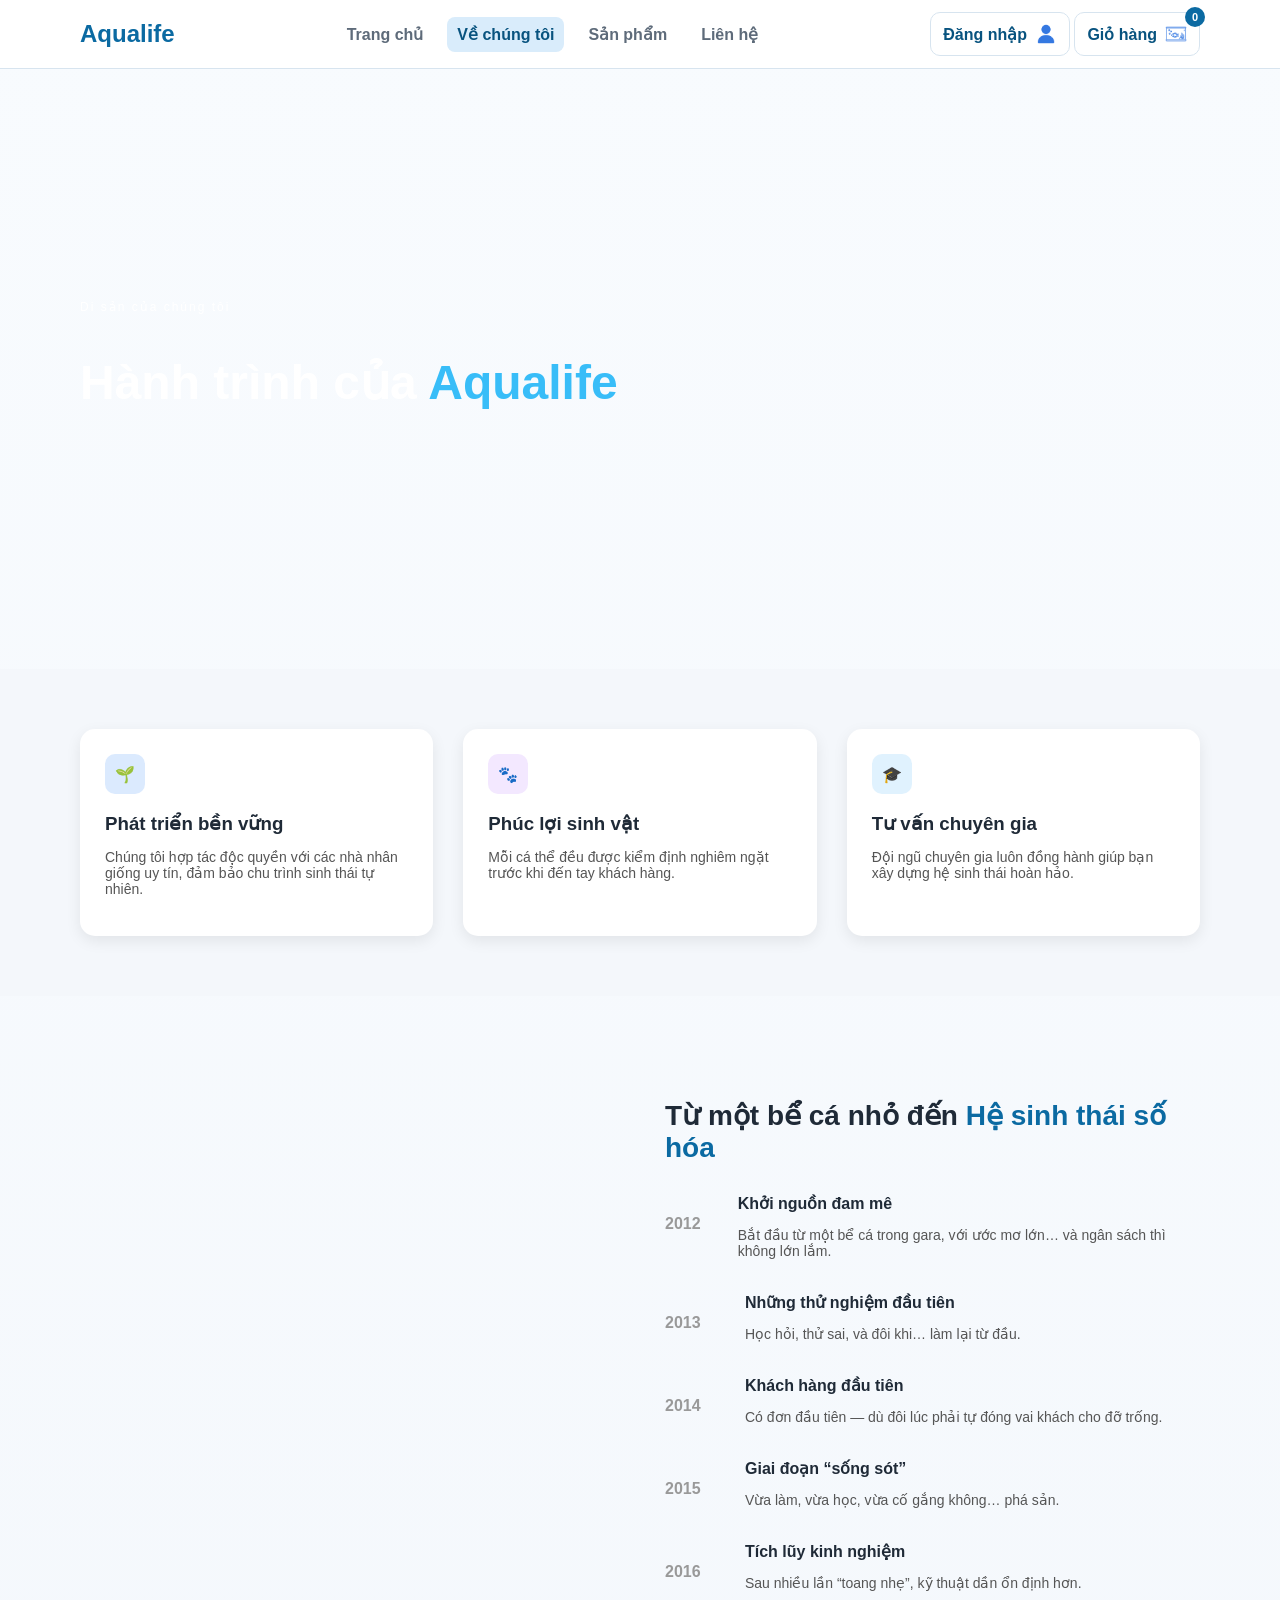
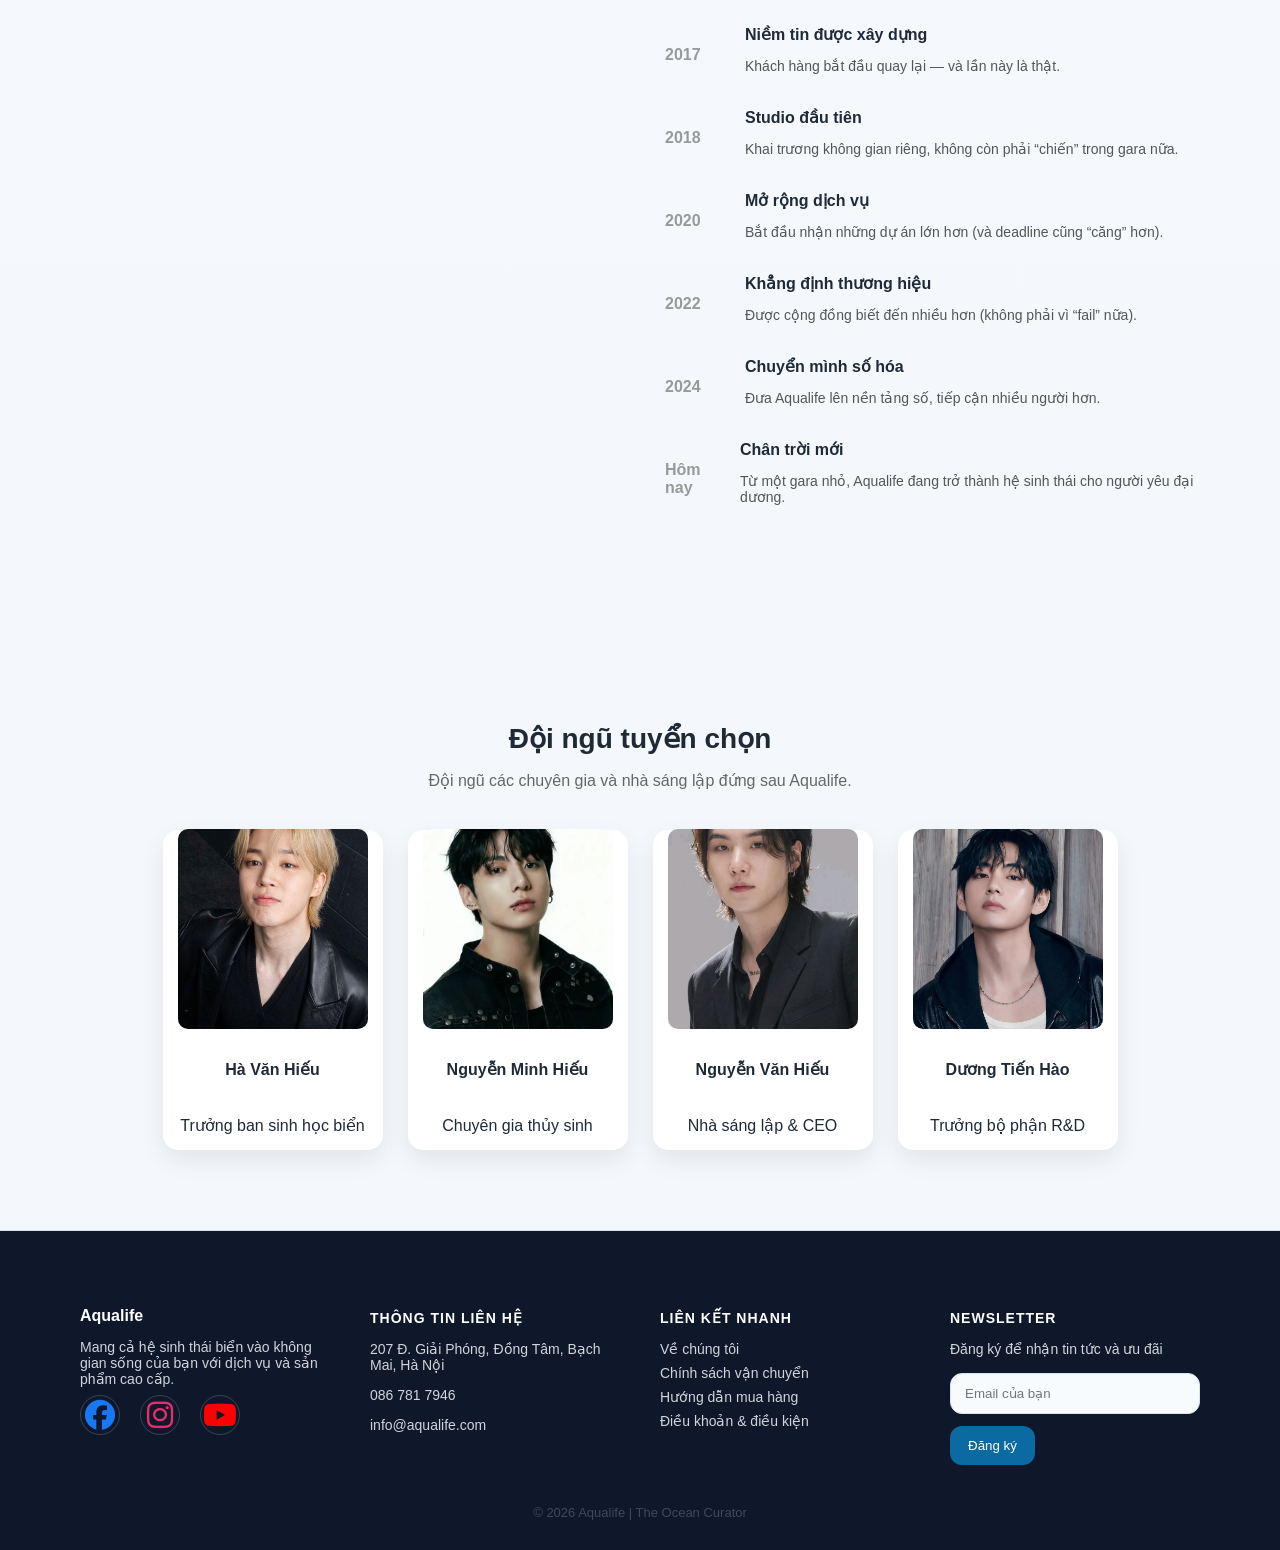
==== FRONTEND/html/about.html @ 9c8b528f "feat: create intial project files" ====
<!DOCTYPE html>
<html lang="vi">

<head>
  <meta charset="utf-8" />
  <meta name="viewport" content="width=device-width, initial-scale=1.0" />
  <link rel="icon" href="../image/icon.img/logo_web.png" type="image/png" />
  <title>Về chúng tôi - Aqualife</title>
  <link rel="stylesheet" href="../css/base.css" />
  <link rel="stylesheet" href="../css/about.css" />
  <link rel="stylesheet" href="https://cdnjs.cloudflare.com/ajax/libs/font-awesome/6.5.0/css/all.min.css">
  <script defer src="../js/common.js"></script>
  <script defer src="../js/about.js"></script>
</head>

<body>
  <header class="site-header">
    <div class="container header-row">
      <a class="brand" href="home.html">Aqualife</a>
      <nav class="main-nav">
        <a href="home.html">Trang chủ</a>
        <a class="active" href="about.html">Về chúng tôi</a>
        <a href="products.html">Sản phẩm</a>
        <a href="contact.html">Liên hệ</a>
      </nav>
      <nav>
        <a class="cart-link" href="auth.html">Đăng nhập <img src="../image/icon.img/auth.png" alt="Đăng nhập"
            class="nav-icon"></a>
        <a class="cart-link cart-link--cart" href="cart.html">Giỏ hàng <img src="../image/icon.img/cart.png"
            alt="Giỏ hàng" class="nav-icon"> <span class="badge" data-cart-count>0</span></a>
      </nav>
    </div>
  </header>

  <!-- HERO ABOUT -->
  <section class="about-hero">
    <video class="about-hero-video" autoplay muted loop playsinline>
      <source src="../video/video-about.mp4" type="video/mp4">
      Trình duyệt của bạn không hỗ trợ video.
    </video>
    <div class="overlay"></div>

    <div class="about-content">
      <p class="tag">Di sản của chúng tôi</p>
      <h1>Hành trình của <span>Aqualife</span></h1>
    </div>
  </section>

  <!-- 3 FEATURE CARDS -->
  <section class="about-features">
    <div class="feature-box">
      <div class="icon blue">🌱</div>
      <h3>Phát triển bền vững</h3>
      <p>
        Chúng tôi hợp tác độc quyền với các nhà nhân giống uy tín, đảm bảo chu trình sinh thái tự nhiên.
      </p>
    </div>

    <div class="feature-box">
      <div class="icon brown">🐾</div>
      <h3>Phúc lợi sinh vật</h3>
      <p>
        Mỗi cá thể đều được kiểm định nghiêm ngặt trước khi đến tay khách hàng.
      </p>
    </div>

    <div class="feature-box">
      <div class="icon light">🎓</div>
      <h3>Tư vấn chuyên gia</h3>
      <p>
        Đội ngũ chuyên gia luôn đồng hành giúp bạn xây dựng hệ sinh thái hoàn hảo.
      </p>
    </div>
  </section>


  <!-- TIMELINE -->
  <section class="timeline">
    <div class="timeline-container">

      <!-- IMAGE -->
      <div class="timeline-img">
        <video autoplay muted loop class="timeline-video">
          <source src="../video/video1.mp4" type="video/mp4">
          Your browser does not support the video tag.
        </video>
      </div>

      <!-- TEXT -->
      <div class="timeline-content">
        <h2>Từ một bể cá nhỏ đến <span>Hệ sinh thái số hóa</span></h2>

        <div class="timeline-item">
          <h4>2012</h4>
          <div>
            <strong>Khởi nguồn đam mê</strong>
            <p>Bắt đầu từ một bể cá trong gara, với ước mơ lớn… và ngân sách thì không lớn lắm.</p>
          </div>
        </div>

        <div class="timeline-item">
          <h4>2013</h4>
          <div>
            <strong>Những thử nghiệm đầu tiên</strong>
            <p>Học hỏi, thử sai, và đôi khi… làm lại từ đầu.</p>
          </div>
        </div>

        <div class="timeline-item">
          <h4>2014</h4>
          <div>
            <strong>Khách hàng đầu tiên</strong>
            <p>Có đơn đầu tiên — dù đôi lúc phải tự đóng vai khách cho đỡ trống.</p>
          </div>
        </div>

        <div class="timeline-item">
          <h4>2015</h4>
          <div>
            <strong>Giai đoạn “sống sót”</strong>
            <p>Vừa làm, vừa học, vừa cố gắng không… phá sản.</p>
          </div>
        </div>

        <div class="timeline-item">
          <h4>2016</h4>
          <div>
            <strong>Tích lũy kinh nghiệm</strong>
            <p>Sau nhiều lần “toang nhẹ”, kỹ thuật dần ổn định hơn.</p>
          </div>
        </div>

        <div class="timeline-item">
          <h4>2017</h4>
          <div>
            <strong>Niềm tin được xây dựng</strong>
            <p>Khách hàng bắt đầu quay lại — và lần này là thật.</p>
          </div>
        </div>

        <div class="timeline-item">
          <h4>2018</h4>
          <div>
            <strong>Studio đầu tiên</strong>
            <p>Khai trương không gian riêng, không còn phải “chiến” trong gara nữa.</p>
          </div>
        </div>

        <div class="timeline-item">
          <h4>2020</h4>
          <div>
            <strong>Mở rộng dịch vụ</strong>
            <p>Bắt đầu nhận những dự án lớn hơn (và deadline cũng “căng” hơn).</p>
          </div>
        </div>

        <div class="timeline-item">
          <h4>2022</h4>
          <div>
            <strong>Khẳng định thương hiệu</strong>
            <p>Được cộng đồng biết đến nhiều hơn (không phải vì “fail” nữa).</p>
          </div>
        </div>

        <div class="timeline-item">
          <h4>2024</h4>
          <div>
            <strong>Chuyển mình số hóa</strong>
            <p>Đưa Aqualife lên nền tảng số, tiếp cận nhiều người hơn.</p>
          </div>
        </div>

        <div class="timeline-item">
          <h4>Hôm nay</h4>
          <div>
            <strong>Chân trời mới</strong>
            <p>Từ một gara nhỏ, Aqualife đang trở thành hệ sinh thái cho người yêu đại dương.</p>
          </div>
        </div>


      </div>

    </div>
  </section>

  <!-- TEAM -->
  <section class="team">
    <h2>Đội ngũ tuyển chọn</h2>
    <p class="sub">
      Đội ngũ các chuyên gia và nhà sáng lập đứng sau Aqualife.
    </p>

    <div class="team-container">

      <!-- MEMBER 1 -->
      <div class="member">
        <div class="card-inner">
          <div class="card-front">
            <img src="../image/icon.img/HVH.jpg" alt="Hà Văn Hiếu">
            <h4>Hà Văn Hiếu</h4>
            <p>Trưởng ban sinh học biển</p>
          </div>
          <div class="card-back">
            <h4>Hà Văn Hiếu</h4>
            <p>Chuyên gia sinh học biển với hơn 15 năm nghiên cứu hệ sinh thái đại dương.</p>
            <div class="social">
              <span>🔗</span>
              <span>📘</span>
              <span>📸</span>
            </div>
          </div>
        </div>
      </div>

      <!-- MEMBER 2 -->
      <div class="member">
        <div class="card-inner">
          <div class="card-front">
            <img src="../image/icon.img/NMH.jpg" alt="Nguyễn Minh Hiếu">
            <h4>Nguyễn Minh Hiếu</h4>
            <p>Chuyên gia thủy sinh</p>
          </div>
          <div class="card-back">
            <h4>Nguyễn Minh Hiếu</h4>
            <p>Chuyên thiết kế hệ sinh thái bể cá nghệ thuật cao cấp.</p>
            <div class="social">
              <span>🔗</span>
              <span>📘</span>
              <span>📸</span>
            </div>
          </div>
        </div>
      </div>

      <!-- MEMBER 3 (CEO) -->
      <div class="member">
        <div class="card-inner">
          <div class="card-front">
            <img src="../image/icon.img/NVH.jpg" alt="Nguyễn Văn Hiếu">
            <h4>Nguyễn Văn Hiếu</h4>
            <p>Nhà sáng lập & CEO</p>
          </div>
          <div class="card-back">
            <h4>Nguyễn Văn Hiếu</h4>
            <p>Người sáng lập Aqualife, tiên phong trong việc đưa đại dương vào không gian sống.</p>
            <div class="social">
              <span>🔗</span>
              <span>📘</span>
              <span>📸</span>
            </div>
          </div>
        </div>
      </div>

      <!-- MEMBER 4 -->
      <div class="member">
        <div class="card-inner">
          <div class="card-front">
            <img src="../image/icon.img/DTH.jpg" alt="Dương Tiến Hào">
            <h4>Dương Tiến Hào</h4>
            <p>Trưởng bộ phận R&D</p>
          </div>
          <div class="card-back">
            <h4>Dương Tiến Hào</h4>
            <p>Dẫn dắt nghiên cứu và phát triển các giải pháp thủy sinh hiện đại, kết hợp công nghệ và tự nhiên.</p>
            <div class="social">
              <span>🔗</span>
              <span>📘</span>
              <span>📸</span>
            </div>
          </div>
        </div>
      </div>

    </div>
  </section>

  <footer class="footer footer-full">
    <div class="footer-container">
      <div class="footer-col">
        <h3>Aqualife</h3>
        <p>Mang cả hệ sinh thái biển vào không gian sống của bạn với dịch vụ và sản phẩm cao cấp.</p>
        <div class="social">
          <a href="https://www.facebook.com/Cacanhthienduc/" target="_blank" rel="noreferrer" aria-label="Facebook">
            <i class="fa-brands fa-facebook social-icon facebook"></i>
          </a>
          <a href="https://www.instagram.com/cristiano/" target="_blank" rel="noreferrer" aria-label="Instagram">
            <i class="fa-brands fa-instagram social-icon instagram"></i>
          </a>
          <a href="https://www.youtube.com/@traicacanhthienuc8674" target="_blank" rel="noreferrer" aria-label="YouTube">
            <i class="fa-brands fa-youtube social-icon youtube"></i>
          </a>
        </div>
      </div>
      <div class="footer-col">
        <h4>THÔNG TIN LIÊN HỆ</h4>
        <p>207 Đ. Giải Phóng, Đồng Tâm, Bạch Mai, Hà Nội</p>
        <p>086 781 7946</p>
        <p>info@aqualife.com</p>
      </div>
      <div class="footer-col">
        <h4>LIÊN KẾT NHANH</h4>
        <a href="about.html">Về chúng tôi</a>
        <a href="contact.html">Chính sách vận chuyển</a>
        <a href="products.html">Hướng dẫn mua hàng</a>
        <a href="about.html">Điều khoản & điều kiện</a>
      </div>
      <div class="footer-col">
        <h4>NEWSLETTER</h4>
        <p>Đăng ký để nhận tin tức và ưu đãi</p>
        <div class="newsletter">
          <input type="email" placeholder="Email của bạn">
          <button type="button">Đăng ký</button>
        </div>
      </div>
    </div>
    <div class="footer-bottom">© 2026 Aqualife | The Ocean Curator</div>
  </footer>
</body>

</html>
---- FRONTEND/css/base.css ----
:root {
  --bg: #f2f6fb;
  --surface: #ffffff;
  --surface-soft: #e8f1f8;
  --text: #1f2a37;
  --muted: #5e6b7a;
  --primary: #0b6aa2;
  --primary-dark: #08537f;
  --border: #d7e4ef;
  --danger: #c83b3b;
  --success: #1f8f4e;
}

* {
  box-sizing: border-box;
}

html,
body {
  margin: 0;
  padding: 0;
}

body {
  cursor: url("../image/icon.img/cursor.png") 16 16, auto;
}

body {
  font-family: "Segoe UI", Roboto, Helvetica, Arial, sans-serif;
  color: var(--text);
  background: linear-gradient(180deg, #f8fbfe 0%, var(--bg) 100%);
}

/* Custom cursor for pointer elements */
a, button, .btn, input[type="submit"], input[type="button"], .cart-link, .footer .newsletter button, input[type="checkbox"], input[type="radio"], select, textarea, [role="button"], [tabindex]:focus, .sidebar li, .checkbox-option, #sort, .btn-add, .pagination button, .btn-ghost, .btn-danger, img {
  cursor: url("../image/icon.img/cursor2.png") 16 16, pointer !important;
}

a {
  color: inherit;
  text-decoration: none;
}

img {
  display: block;
  max-width: 100%;
}

.container {
  width: min(1120px, calc(100% - 32px));
  margin: 0 auto;
}

.site-header {
  position: sticky;
  top: 0;
  z-index: 100;
  background: rgba(255, 255, 255, 0.92);
  border-bottom: 1px solid var(--border);
  backdrop-filter: blur(8px);
}

.header-row {
  min-height: 68px;
  display: flex;
  align-items: center;
  justify-content: space-between;
  gap: 16px;
}

.brand {
  font-size: 24px;
  font-weight: 800;
  color: var(--primary);
}

.main-nav {
  display: flex;
  align-items: center;
  gap: 14px;
  flex-wrap: wrap;
}

.main-nav a {
  padding: 8px 10px;
  border-radius: 8px;
  color: var(--muted);
  font-weight: 600;
}

.main-nav a:hover {
  background: #eef6fc;
  color: var(--primary-dark);
}

.main-nav a.active {
  background: #d9ecfb;
  color: var(--primary-dark);
}

.cart-link {
  position: relative;
  display: inline-flex;
  align-items: center;
  gap: 8px;
  padding: 10px 12px;
  border: 1px solid var(--border);
  border-radius: 10px;
  background: var(--surface);
  font-weight: 700;
  color: var(--primary-dark);
}

.cart-link .nav-icon {
  width: 22px;
  height: 22px;
  object-fit: contain;
  filter: invert(0.3) sepia(1) saturate(5) hue-rotate(180deg) brightness(1.2);
}

.cart-link--cart .badge {
  position: absolute;
  top: -6px;
  right: -6px;
  min-width: 20px;
  height: 20px;
  padding: 0 5px;
  font-size: 11px;
}

.badge {
  min-width: 22px;
  height: 22px;
  border-radius: 999px;
  display: inline-flex;
  align-items: center;
  justify-content: center;
  padding: 0 6px;
  background: var(--primary);
  color: #fff;
  font-size: 12px;
}

.page {
  padding: 30px 0 44px;
}

.card {
  background: var(--surface);
  border: 1px solid var(--border);
  border-radius: 14px;
  padding: 18px;
}

.grid {
  display: grid;
  gap: 16px;
}

.grid-2 {
  grid-template-columns: repeat(2, minmax(0, 1fr));
}

.grid-3 {
  grid-template-columns: repeat(3, minmax(0, 1fr));
}

.grid-4 {
  grid-template-columns: repeat(4, minmax(0, 1fr));
}

.btn {
  border: 0;
  border-radius: 10px;
  padding: 10px 14px;
  font-weight: 700;
  cursor: pointer;
}

.btn-primary {
  background: var(--primary);
  color: #fff;
  width: 100%;
}

.btn-primary:hover {
  background: var(--primary-dark);
}

.checkout-section {
  padding: 30px 0;
}

.checkout-grid {
  display: grid;
  gap: 20px;
  grid-template-columns: 1.25fr 0.75fr;
}

.checkout-form,
.checkout-summary {
  border: 1px solid var(--border);
  border-radius: 14px;
  padding: 18px;
  background: var(--surface);
}

.checkout-form h2,
.checkout-summary h2 {
  margin-top: 0;
  color: var(--primary);
}

.field-grid {
  display: grid;
  grid-template-columns: repeat(2, minmax(0, 1fr));
  gap: 12px;
}

.field-group {
  display: flex;
  flex-direction: column;
  gap: 6px;
  margin-bottom: 12px;
}

.order-list {
  margin-bottom: 16px;
  border: 1px solid #d7e4ef;
  border-radius: 10px;
  padding: 12px;
  background: #f8fbfe;
}

.order-item {
  display: flex;
  justify-content: space-between;
  margin-bottom: 8px;
  font-size: 14px;
}

.order-total {
  display: flex;
  justify-content: space-between;
  font-size: 18px;
  font-weight: 800;
}

@media (max-width: 980px) {
  .checkout-grid {
    grid-template-columns: 1fr;
  }

  .field-grid {
    grid-template-columns: 1fr;
  }
}


.btn-ghost {
  background: #edf6fd;
  color: var(--primary-dark);
  width: 100%;
}

.quantity {
  background: #edf6fd;
  color: var(--primary-dark);
  padding: 8px 14px  ;
  border-radius: 10px;
}

.btn-danger {
  background: #ffe9e9;
  color: var(--danger);
}

.input,
.select,
.textarea {
  width: 100%;
  padding: 11px 12px;
  border: 1px solid var(--border);
  border-radius: 10px;
  font: inherit;
  color: var(--text);
  background: var(--surface);
}

.input:focus,
.select:focus,
.textarea:focus {
  outline: 2px solid rgba(11, 106, 162, 0.18);
  border-color: #9fc7e3;
}

.textarea {
  min-height: 120px;
  resize: vertical;
}

.price, .quantity {
  color: var(--primary-dark);
  font-weight: 800;
}

.muted {
  color: var(--muted);
}

.empty {
  text-align: center;
  color: var(--muted);
  padding: 16px;
  border: 1px dashed var(--border);
  border-radius: 10px;
}

.alert {
  margin-top: 12px;
  padding: 10px 12px;
  border-radius: 10px;
  font-size: 14px;
}

.alert-success {
  background: #e9f9ef;
  color: var(--success);
}

.alert-error {
  background: #ffecec;
  color: var(--danger);
}

.hidden {
  display: none !important;
}

.site-footer {
  margin-top: 30px;
  border-top: 1px solid var(--border);
  background: #fbfdff;
}

.footer-row {
  min-height: 72px;
  display: flex;
  align-items: center;
  justify-content: space-between;
  gap: 14px;
  color: var(--muted);
  font-size: 14px;
}

.footer {
  background: #ffffff;
  color: var(--text);
  border-top: 1px solid var(--border);
  padding: 40px 32px;
}

.footer-full {
  background: #ffffff;
}

.footer-lite {
  background: #f2f6fb;
}

.footer-minimal {
  background: transparent;
  border-top: 0px solid var(--primary-dark);
  padding: 20px 32px;
}

.footer-container {
  display: grid;
  gap: 30px;
}

.footer-full .footer-container {
  grid-template-columns: repeat(4, minmax(0, 1fr));
}

.footer-lite .footer-container {
  grid-template-columns: repeat(3, minmax(0, 1fr));
}

.footer-col h3,
.footer-col h4 {
  color: var(--text);
  margin-bottom: 12px;
  font-size: 16px;
}

.footer-col p,
.footer-col a {
  display: block;
  margin-bottom: 10px;
  font-size: 14px;
  color: var(--muted);
  text-decoration: none;
}

.footer-col a:hover,
.footer-col p:hover,
.footer .social a:hover {
  color: var(--primary);
}

.footer .social {
  display: flex;
  flex-wrap: wrap;
  gap: 10px;
}

.footer .social a {
  width: 40px;
  height: 40px;
  display: inline-flex;
  align-items: center;
  justify-content: center;
  font-size: 30px;
  color: var(--muted);
  border: 1px solid rgba(255, 255, 255, 0.18);
  border-radius: 50%;
  text-decoration: none;
  transition: 0.3s;
}

.footer .social .social-icon {
  font-size: 30px;
  margin: 0 10px;
  transition: 0.3s;
}

.footer .social .instagram {
  color: #e1306c;
}

.footer .social .facebook {
  color: #1877f2;
}

.footer .social .youtube {
  color: #ff0000;
}

.footer .social a:hover {
  border-color: var(--primary);
  background: rgba(255, 255, 255, 0.08);
  transform: scale(1.2);
  opacity: 0.8;
}

.footer .newsletter {
  display: flex;
  gap: 12px;
  margin-top: 16px;
  flex-wrap: wrap;
}

.footer .newsletter input {
  flex: 1;
  min-width: 180px;
  padding: 12px 14px;
  border: 1px solid var(--border);
  border-radius: 12px;
  background: #f8fbfe;
  color: var(--text);
}

.footer .newsletter button {
  padding: 12px 18px;
  border: none;
  border-radius: 12px;
  background: var(--primary);
  color: #fff;
  cursor: pointer;
  transition: background 0.2s ease, transform 0.2s ease;
}

.footer .newsletter button:hover {
  background: var(--primary-dark);
  transform: translateY(-1px);
}

.footer-lite .footer-col a,
.footer-lite .footer-col p {
  margin-bottom: 8px;
}

.footer-lite .trust-col p {
  color: var(--text);
  font-weight: 700;
}

.footer-bottom {
  margin-top: 40px;
  text-align: center;
  font-size: 13px;
  color: var(--muted);
}

.footer-minimal .footer-bottom {
  margin-top: 0;
  text-align: center;
  font-size: 13px;
  color: var(--muted);
}

.footer-minimal .footer-container {
  display: flex;
  justify-content: center;
  align-items: center;
}

.footer-minimal .footer-col {
  margin: 0;
}

.footer-minimal a {
  color: var(--muted);
}

.footer-minimal a:hover {
  color: var(--primary);
}

.hidden {
  display: none !important;
}

/* Water effects */
.water-drop,
.water-trail {
  position: fixed;
  pointer-events: none;
  background-image: url("../image/icon.img/water.png");
  background-size: contain;
  background-repeat: no-repeat;
  background-position: center;
  opacity: 1;
  z-index: 9999;
}

.water-drop {
  animation: drop-burst 0.85s ease-out forwards;
}

@keyframes drop-burst {
  0% {
    transform: scale(0.7) translate(0, 0) rotate(0deg);
    opacity: 1;
  }
  40% {
    transform: scale(1.1) translate(var(--tx, 0px), var(--ty, 0px)) rotate(var(--r, 0deg));
    opacity: 0.9;
  }
  100% {
    transform: scale(0.4) translate(var(--tx, 0px), var(--ty, 0px)) rotate(var(--r, 0deg));
    opacity: 0;
  }
}

@media (max-width: 980px) {
  .grid-4 {
    grid-template-columns: repeat(2, minmax(0, 1fr));
  }

  .grid-3 {
    grid-template-columns: repeat(2, minmax(0, 1fr));
  }
}

@media (max-width: 720px) {
  .header-row {
    flex-wrap: wrap;
    padding: 10px 0;
  }

  .grid-2,
  .grid-3,
  .grid-4 {
    grid-template-columns: 1fr;
  }

  .footer-row {
    min-height: unset;
    padding: 12px 0;
    flex-direction: column;
    align-items: flex-start;
  }
}
---- FRONTEND/css/about.css ----
/* HERO */
.about-hero{
  height:600px;
  position:relative;
  display:flex;
  align-items:center;
  padding:80px;
  color:#fff;
  overflow:hidden;
}

.about-hero-video{
  position:absolute;
  inset:0;
  width:100%;
  height:100%;
  object-fit:cover;
}

.about-hero .overlay{
  position:absolute;
  inset:0;
  background:transparent;
}

/* FEATURE CARDS */
.about-features{
  display:flex;
  gap:30px;
  padding:60px 80px;
  background:#f4f7fb;
}

.feature-box{
  flex:1;
  background:#fff;
  padding:25px;
  border-radius:15px;
  box-shadow:0 5px 15px rgba(0,0,0,0.08);
  text-align:left;
  transition:0.3s;
}

.feature-box:hover{
  transform:translateY(-5px);
}

.feature-box .icon{
  width:40px;
  height:40px;
  background:#0b6aa2;
  color:#fff;
  display:flex;
  align-items:center;
  justify-content:center;
  border-radius:10px;
  margin-bottom:10px;
}

.icon.blue{
  background:#dbeafe;
  color:#2563eb;
}

.icon.brown{
  background:#f3e8ff;
  color:#7c3aed;
}

.icon.light{
  background:#e0f2fe;
  color:#0284c7;
}

.feature-box h3{
  margin-bottom:10px;
}

.feature-box p{
  color:#555;
  font-size:14px;
}


/* TIMELINE */
.timeline{
  padding:80px;
}

.timeline-container{
  display:flex;
  gap:50px;
  align-items:center;
}

.timeline-img img,
.timeline-img video {
  width: 100%;
  border-radius: 15px;
  object-fit: cover;
}

.timeline-img{
  flex:1;
}

.timeline-content{
  flex:1;
}

.timeline-content h2{
  font-size:28px;
  margin-bottom:30px;
}

.timeline-content span{
  color:#0b6aa2;
}

/* ITEM */
.timeline-item{
  display:flex;
  gap:20px;
  margin-bottom:20px;
}

.timeline-item h4{
  width:60px;
  color:#999;
}

.timeline-item strong{
  display:block;
}

.timeline-item p{
  font-size:14px;
  color:#555;
}


/* content */
.about-content{
  position:relative;
  z-index:2;
}

.about-content .tag{
  font-size:12px;
  letter-spacing:2px;
  margin-bottom:10px;
}

.about-content h1{
  font-size:48px;
}

.about-content span{
  color:#38bdf8;
}

/* TEAM */
.team{
  padding:80px;
  text-align:center;
  background:#f4f7fb;
}

.team h2{
  font-size:28px;
  margin-bottom:10px;
}

.team .sub{
  color:#666;
  margin-bottom:40px;
}

/* GRID */
.team-container{
  display:flex;
  gap:25px;
  justify-content:center;
  flex-wrap:wrap;
}

/* CARD */
.member{
  width:220px;
  height:320px;
  perspective:1000px;
}

/* INNER */
.card-inner{
  width:100%;
  height:100%;
  position:relative;
  transition:transform 0.6s;
  transform-style:preserve-3d;
}

/* HOVER FLIP */
.member:hover .card-inner{
  transform:rotateY(180deg);
}

/* FRONT + BACK */
.card-front,
.card-back{
  position:absolute;
  width:100%;
  height:100%;
  backface-visibility:hidden;
  border-radius:15px;
  box-shadow:0 10px 25px rgba(0,0,0,0.08);
  display:flex;
  flex-direction:column;
  align-items:center;
  justify-content:center;
  padding:15px;
}

/* FRONT */
.card-front{
  background:#fff;
}

.card-front img{
  width:100%;
  height:200px;
  object-fit:cover;
  border-radius:10px;
  margin-bottom:10px;
}

/* BACK */
.card-back{
  transform:rotateY(180deg);
  background:linear-gradient(135deg,#0b6aa2,#00c6ff);
  color:#fff;
  text-align:center;
}

/* SOCIAL */
.social span{
  margin:5px;
  font-size:18px;
  cursor:pointer;
}
@media (max-width: 800px) {
  .about-grid {
    grid-template-columns: 1fr;
  }
}


.nav-login {
  display: flex;
  gap: 12px;
}

/* FOOTER */
.footer{
  background:#0f172a;
  color:#ccc;
  padding:60px 80px 30px;
}

.footer-container{
  display:grid;
  grid-template-columns:repeat(4,1fr);
  gap:40px;
}

.footer-col h3{
  color:#fff;
  margin-bottom:10px;
}

.footer-col h4{
  color:#fff;
  margin-bottom:15px;
  font-size:14px;
  letter-spacing:1px;
}

.footer-col p,
.footer-col a{
  display:block;
  margin-bottom:8px;
  font-size:14px;
  color:#d1d5db;
  text-decoration:none;
  cursor:pointer;
}

.footer-col p:hover,
.footer-col a:hover{
  color:#0b6aa2;
}

/* SOCIAL */
.social a{
  width:40px;
  height:40px;
  display:inline-flex;
  align-items:center;
  justify-content:center;
  margin-right:10px;
  font-size:30px;
  color:#d1d5db;
  text-decoration:none;
  cursor:pointer;
  border:1px solid rgba(255,255,255,0.18);
  border-radius:50%;
  transition:0.3s;
}

.social .social-icon{
  font-size:30px;
  margin:0 10px;
  transition:0.3s;
}

.social .instagram{
  color:#E1306C;
}

.social .facebook{
  color:#1877F2;
}

.social .youtube{
  color:#FF0000;
}

.social a:hover{
  border-color:#0b6aa2;
  background:rgba(255,255,255,0.08);
  transform:scale(1.2);
  opacity:0.8;
}

/* NEWSLETTER */
.newsletter{
  display:flex;
  margin-top:10px;
}

.newsletter input{
  flex:1;
  padding:10px;
  border:none;
  outline:none;
}

.newsletter button{
  padding:10px 15px;
  border:none;
  background:#0b6aa2;
  color:#fff;
  cursor:pointer;
}

/* BOTTOM */
.footer-bottom{
  text-align:center;
  margin-top:40px;
  font-size:13px;
  opacity:0.6;
}
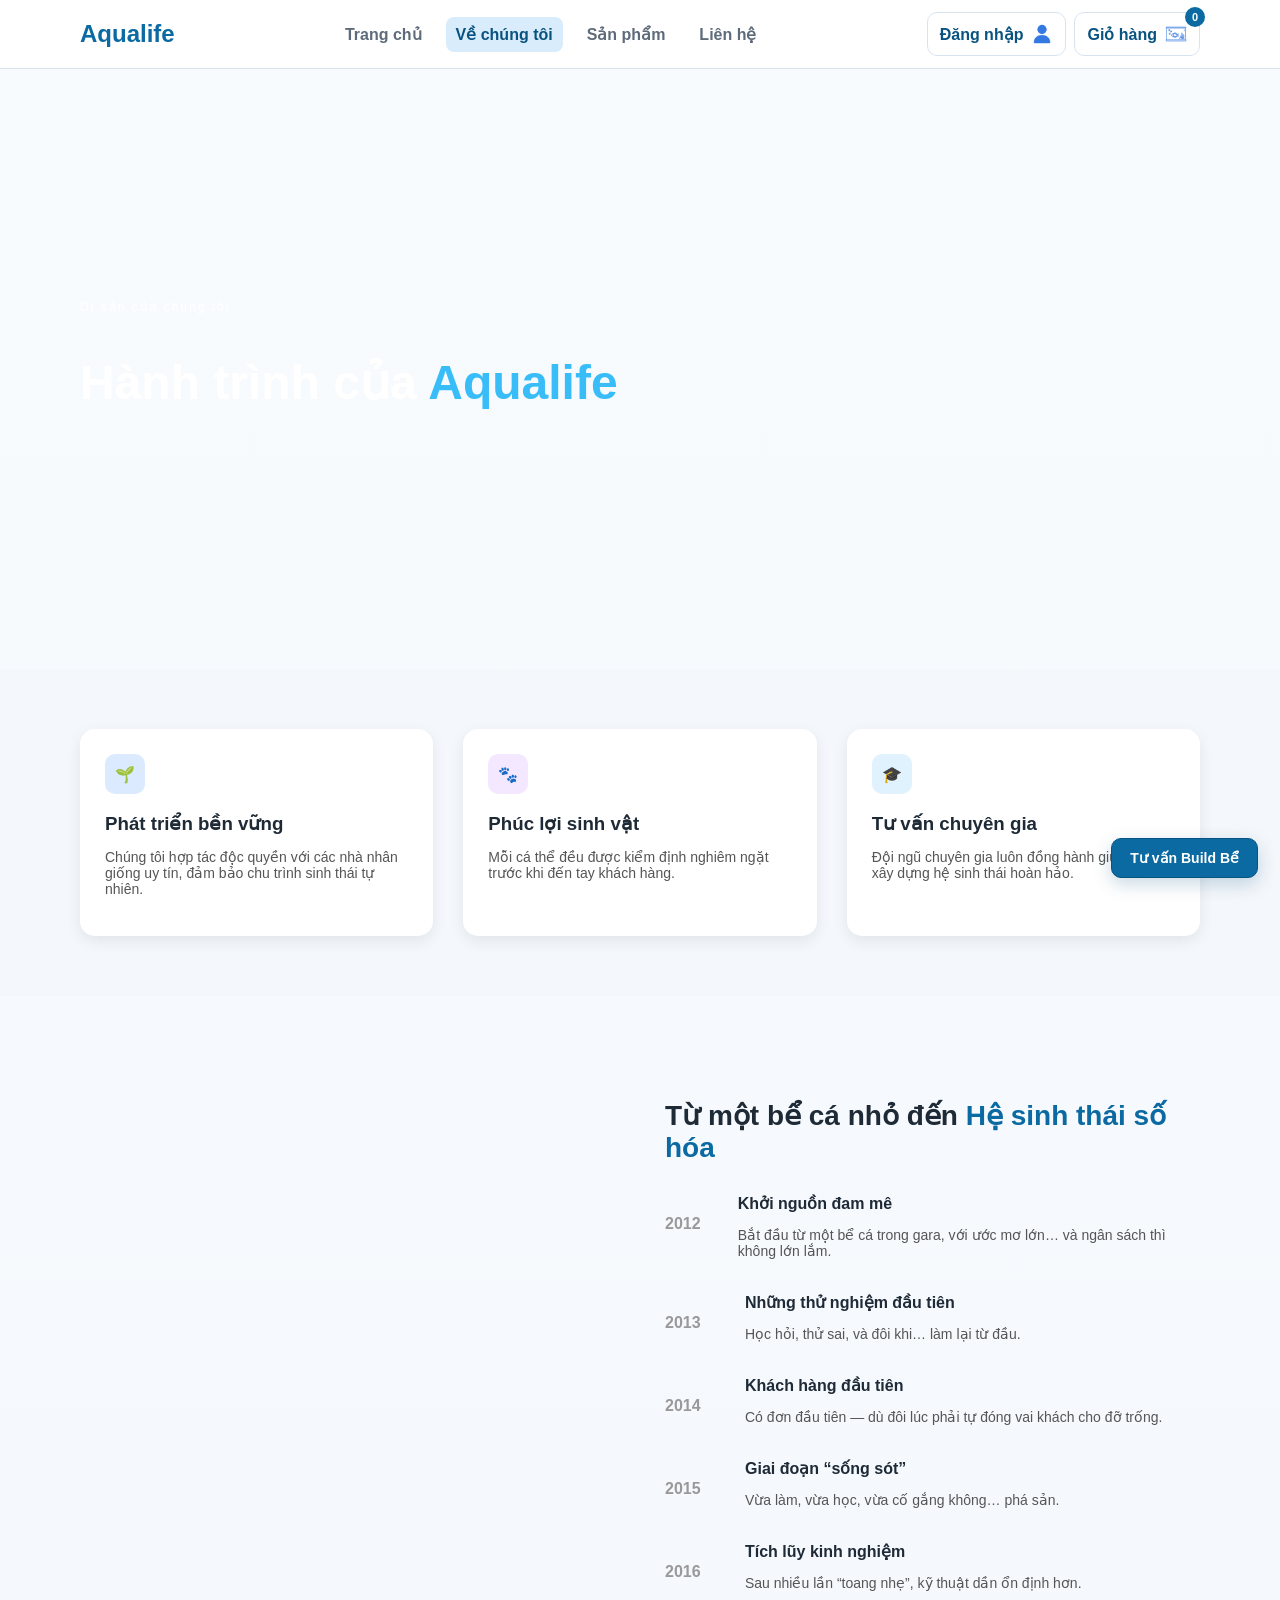
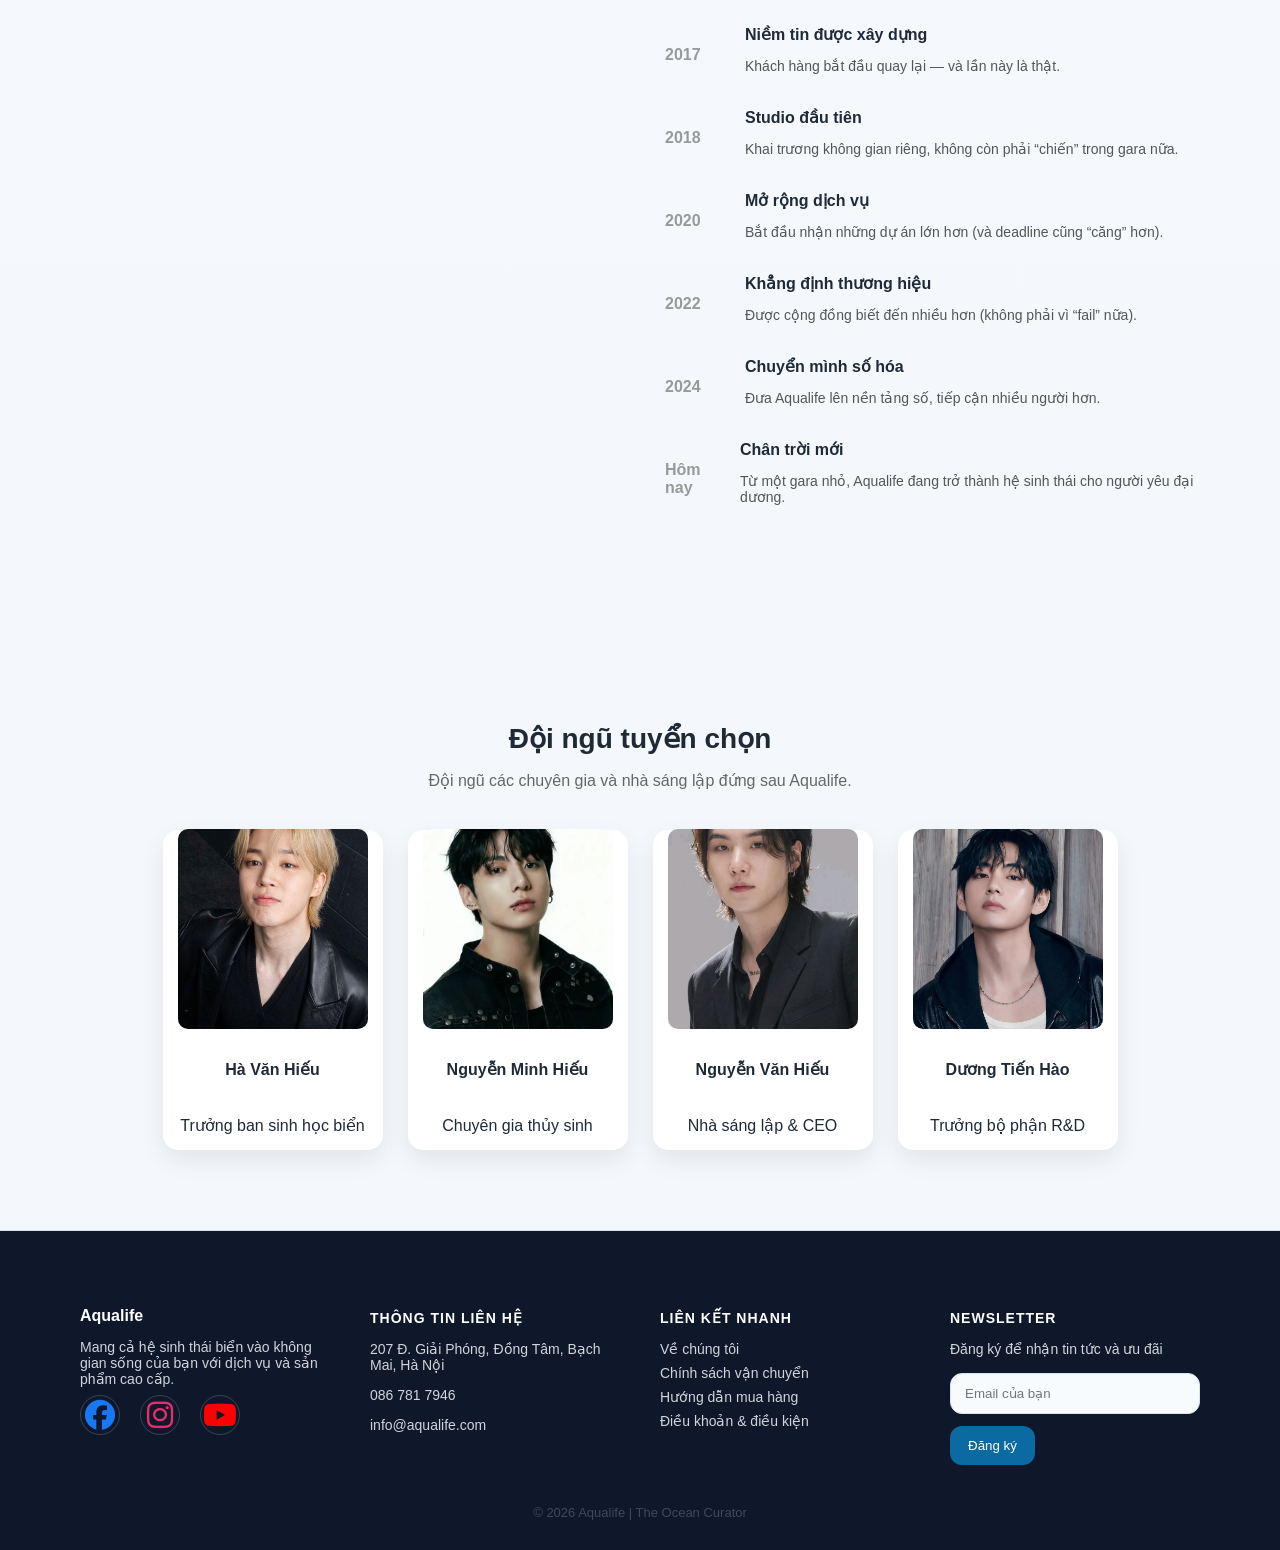
==== commit 7db38ff1: "feat: sync session cart, textbox qty (0 to delete), bio-advisor, VietQR, order detail modal, policy " ====
--- a/FRONTEND/html/about.html
+++ b/FRONTEND/html/about.html
@@ -302,9 +302,9 @@
       <div class="footer-col">
         <h4>LIÊN KẾT NHANH</h4>
         <a href="about.html">Về chúng tôi</a>
-        <a href="contact.html">Chính sách vận chuyển</a>
+        <a href="policy.html">Chính sách vận chuyển</a>
         <a href="products.html">Hướng dẫn mua hàng</a>
-        <a href="about.html">Điều khoản & điều kiện</a>
+        <a href="policy.html">Điều khoản & điều kiện</a>
       </div>
       <div class="footer-col">
         <h4>NEWSLETTER</h4>
--- a/FRONTEND/css/base.css
+++ b/FRONTEND/css/base.css
@@ -593,3 +593,380 @@
     align-items: flex-start;
   }
 }
+
+/* Toast Notifications & Nav Enhancements */
+.header-row > nav:last-child {
+  display: flex;
+  align-items: center;
+  gap: 8px;
+  flex-wrap: wrap;
+}
+
+.cart-link--admin {
+  background: linear-gradient(135deg, #0b6aa2, #08537f);
+  color: #ffffff !important;
+  border-color: #08537f;
+}
+
+.cart-link--admin:hover {
+  opacity: 0.92;
+}
+
+.toast-container {
+  position: fixed;
+  bottom: 24px;
+  right: 24px;
+  z-index: 9999;
+  display: flex;
+  flex-direction: column;
+  gap: 10px;
+  pointer-events: none;
+}
+
+.aqualife-toast {
+  pointer-events: auto;
+  min-width: 260px;
+  max-width: 380px;
+  padding: 12px 16px;
+  border-radius: 12px;
+  background: #ffffff;
+  color: var(--text);
+  box-shadow: 0 10px 28px rgba(8, 83, 127, 0.18);
+  border-left: 4px solid var(--primary);
+  font-size: 14px;
+  font-weight: 600;
+  display: flex;
+  align-items: center;
+  justify-content: space-between;
+  gap: 12px;
+  animation: toast-in 0.25s ease-out forwards;
+}
+
+.aqualife-toast--success {
+  border-left-color: var(--success);
+}
+
+.aqualife-toast--error {
+  border-left-color: var(--danger);
+}
+
+@keyframes toast-in {
+  from {
+    opacity: 0;
+    transform: translateY(12px);
+  }
+  to {
+    opacity: 1;
+    transform: translateY(0);
+  }
+}
+
+/* ==========================================================================
+   AI TANK BUILDER & ECOSYSTEM ADVISOR CHATBOT (MINIMALIST)
+   ========================================================================== */
+.aqualife-ai-fab {
+  position: fixed;
+  right: 22px;
+  bottom: 22px;
+  z-index: 9500;
+  display: inline-flex;
+  align-items: center;
+  padding: 11px 18px;
+  border-radius: 10px;
+  border: 1px solid var(--primary-dark);
+  background: var(--primary);
+  color: #ffffff;
+  font-weight: 700;
+  font-size: 14px;
+  box-shadow: 0 6px 18px rgba(8, 83, 127, 0.22);
+  transition: background 0.15s ease, transform 0.15s ease;
+}
+
+.aqualife-ai-fab:hover {
+  background: var(--primary-dark);
+  transform: translateY(-1px);
+}
+
+.aq-advisor-backdrop {
+  position: fixed;
+  inset: 0;
+  z-index: 9800;
+  background: rgba(15, 23, 42, 0.45);
+  display: flex;
+  align-items: center;
+  justify-content: center;
+  padding: 16px;
+}
+
+.aq-advisor-window {
+  width: min(700px, 100%);
+  max-height: 88vh;
+  background: #ffffff;
+  border-radius: 14px;
+  border: 1px solid var(--border);
+  box-shadow: 0 18px 42px rgba(15, 23, 42, 0.2);
+  display: flex;
+  flex-direction: column;
+  overflow: hidden;
+}
+
+.aq-advisor-header {
+  padding: 14px 18px;
+  background: var(--primary);
+  color: #ffffff;
+  display: flex;
+  align-items: center;
+  justify-content: space-between;
+  gap: 12px;
+}
+
+.aq-advisor-title {
+  margin: 0;
+  font-size: 16px;
+  font-weight: 700;
+}
+
+.aq-advisor-subtitle {
+  margin: 2px 0 0;
+  font-size: 12.5px;
+  opacity: 0.9;
+}
+
+.aq-advisor-close {
+  padding: 6px 12px;
+  border-radius: 8px;
+  border: 1px solid rgba(255, 255, 255, 0.35);
+  background: rgba(255, 255, 255, 0.14);
+  color: #ffffff;
+  font-size: 13px;
+  font-weight: 600;
+}
+
+.aq-advisor-quickbar {
+  padding: 10px 18px;
+  background: #f0f9ff;
+  border-bottom: 1px solid #e0f2fe;
+  display: flex;
+  align-items: center;
+  gap: 8px;
+  flex-wrap: wrap;
+}
+
+.aq-advisor-chip {
+  padding: 6px 11px;
+  border-radius: 999px;
+  border: 1px solid #7dd3fc;
+  background: #ffffff;
+  color: #0369a1;
+  font-size: 12px;
+  font-weight: 700;
+  transition: all 0.15s ease;
+}
+
+.aq-advisor-chip:hover {
+  background: #0284c7;
+  color: #ffffff;
+  border-color: #0284c7;
+}
+
+.aq-advisor-messages {
+  flex: 1;
+  overflow-y: auto;
+  padding: 18px;
+  background: #f8fafc;
+  display: flex;
+  flex-direction: column;
+  gap: 14px;
+}
+
+.aq-chat-msg {
+  display: flex;
+  flex-direction: column;
+  gap: 6px;
+  max-width: 94%;
+}
+
+.aq-chat-msg--user {
+  align-self: flex-end;
+  max-width: 80%;
+}
+
+.aq-chat-msg--user .aq-chat-bubble {
+  background: linear-gradient(135deg, #0284c7, #0369a1);
+  color: #ffffff;
+  border-radius: 16px 16px 4px 16px;
+  padding: 10px 15px;
+  font-weight: 600;
+  font-size: 14px;
+}
+
+.aq-chat-msg--bot {
+  align-self: flex-start;
+  width: 100%;
+}
+
+.aq-chat-msg--bot .aq-chat-bubble {
+  background: #ffffff;
+  border: 1px solid #dbeafe;
+  border-radius: 16px 16px 16px 4px;
+  padding: 14px 16px;
+  box-shadow: 0 4px 14px rgba(15, 23, 42, 0.05);
+  font-size: 13.8px;
+  line-height: 1.5;
+}
+
+.aq-combo-guide {
+  margin: 10px 0;
+  padding: 10px 12px;
+  border-radius: 10px;
+  background: #f0fdfa;
+  border: 1px solid #99f6e4;
+  font-size: 12.5px;
+  color: #0f766e;
+}
+
+.aq-combo-list {
+  display: flex;
+  flex-direction: column;
+  gap: 8px;
+  margin: 10px 0;
+}
+
+.aq-combo-item {
+  display: grid;
+  grid-template-columns: 52px 1fr auto;
+  align-items: center;
+  gap: 12px;
+  padding: 9px 11px;
+  border-radius: 12px;
+  border: 1px solid #e2e8f0;
+  background: #f8fafc;
+}
+
+.aq-combo-item img {
+  width: 52px;
+  height: 52px;
+  border-radius: 10px;
+  object-fit: cover;
+  border: 1px solid #cbd5e1;
+}
+
+.aq-combo-role {
+  font-size: 11px;
+  font-weight: 800;
+  color: #0284c7;
+  text-transform: uppercase;
+}
+
+.aq-combo-name {
+  font-weight: 700;
+  font-size: 14px;
+  color: #0f172a;
+}
+
+.aq-combo-meta {
+  font-size: 12px;
+  color: #475569;
+  margin-top: 2px;
+}
+
+.aq-combo-right {
+  text-align: right;
+  display: flex;
+  flex-direction: column;
+  align-items: flex-end;
+  gap: 4px;
+}
+
+.aq-combo-subtotal {
+  font-weight: 800;
+  color: #0b6aa2;
+  font-size: 14px;
+}
+
+.aq-combo-single-btn {
+  padding: 4px 9px;
+  border-radius: 7px;
+  border: 1px solid #bae6fd;
+  background: #e0f2fe;
+  color: #0369a1;
+  font-size: 11.5px;
+  font-weight: 700;
+}
+
+.aq-combo-single-btn:hover {
+  background: #0284c7;
+  color: #ffffff;
+}
+
+.aq-combo-summary-bar {
+  display: flex;
+  align-items: center;
+  justify-content: space-between;
+  flex-wrap: wrap;
+  gap: 10px;
+  margin-top: 12px;
+  padding-top: 12px;
+  border-top: 1px dashed #cbd5e1;
+}
+
+.aq-combo-actions {
+  display: flex;
+  gap: 8px;
+  flex-wrap: wrap;
+  margin-top: 10px;
+}
+
+.aq-btn-add-all {
+  padding: 9px 14px;
+  border-radius: 10px;
+  border: none;
+  background: linear-gradient(135deg, #0284c7, #0d9488);
+  color: #ffffff;
+  font-weight: 800;
+  font-size: 13px;
+}
+
+.aq-btn-alt-combo {
+  padding: 9px 13px;
+  border-radius: 10px;
+  border: 1px solid #94a3b8;
+  background: #ffffff;
+  color: #334155;
+  font-weight: 700;
+  font-size: 12.5px;
+}
+
+.aq-advisor-footer {
+  padding: 12px 16px;
+  background: #ffffff;
+  border-top: 1px solid #e2e8f0;
+  display: flex;
+  gap: 10px;
+  align-items: center;
+}
+
+.aq-advisor-input {
+  flex: 1;
+  padding: 11px 14px;
+  border-radius: 12px;
+  border: 1.5px solid #cbd5e1;
+  font-size: 14px;
+  outline: none;
+}
+
+.aq-advisor-input:focus {
+  border-color: #0284c7;
+}
+
+.aq-advisor-send {
+  padding: 11px 18px;
+  border-radius: 12px;
+  border: none;
+  background: #0b6aa2;
+  color: #ffffff;
+  font-weight: 800;
+  font-size: 14px;
+}
+
+
